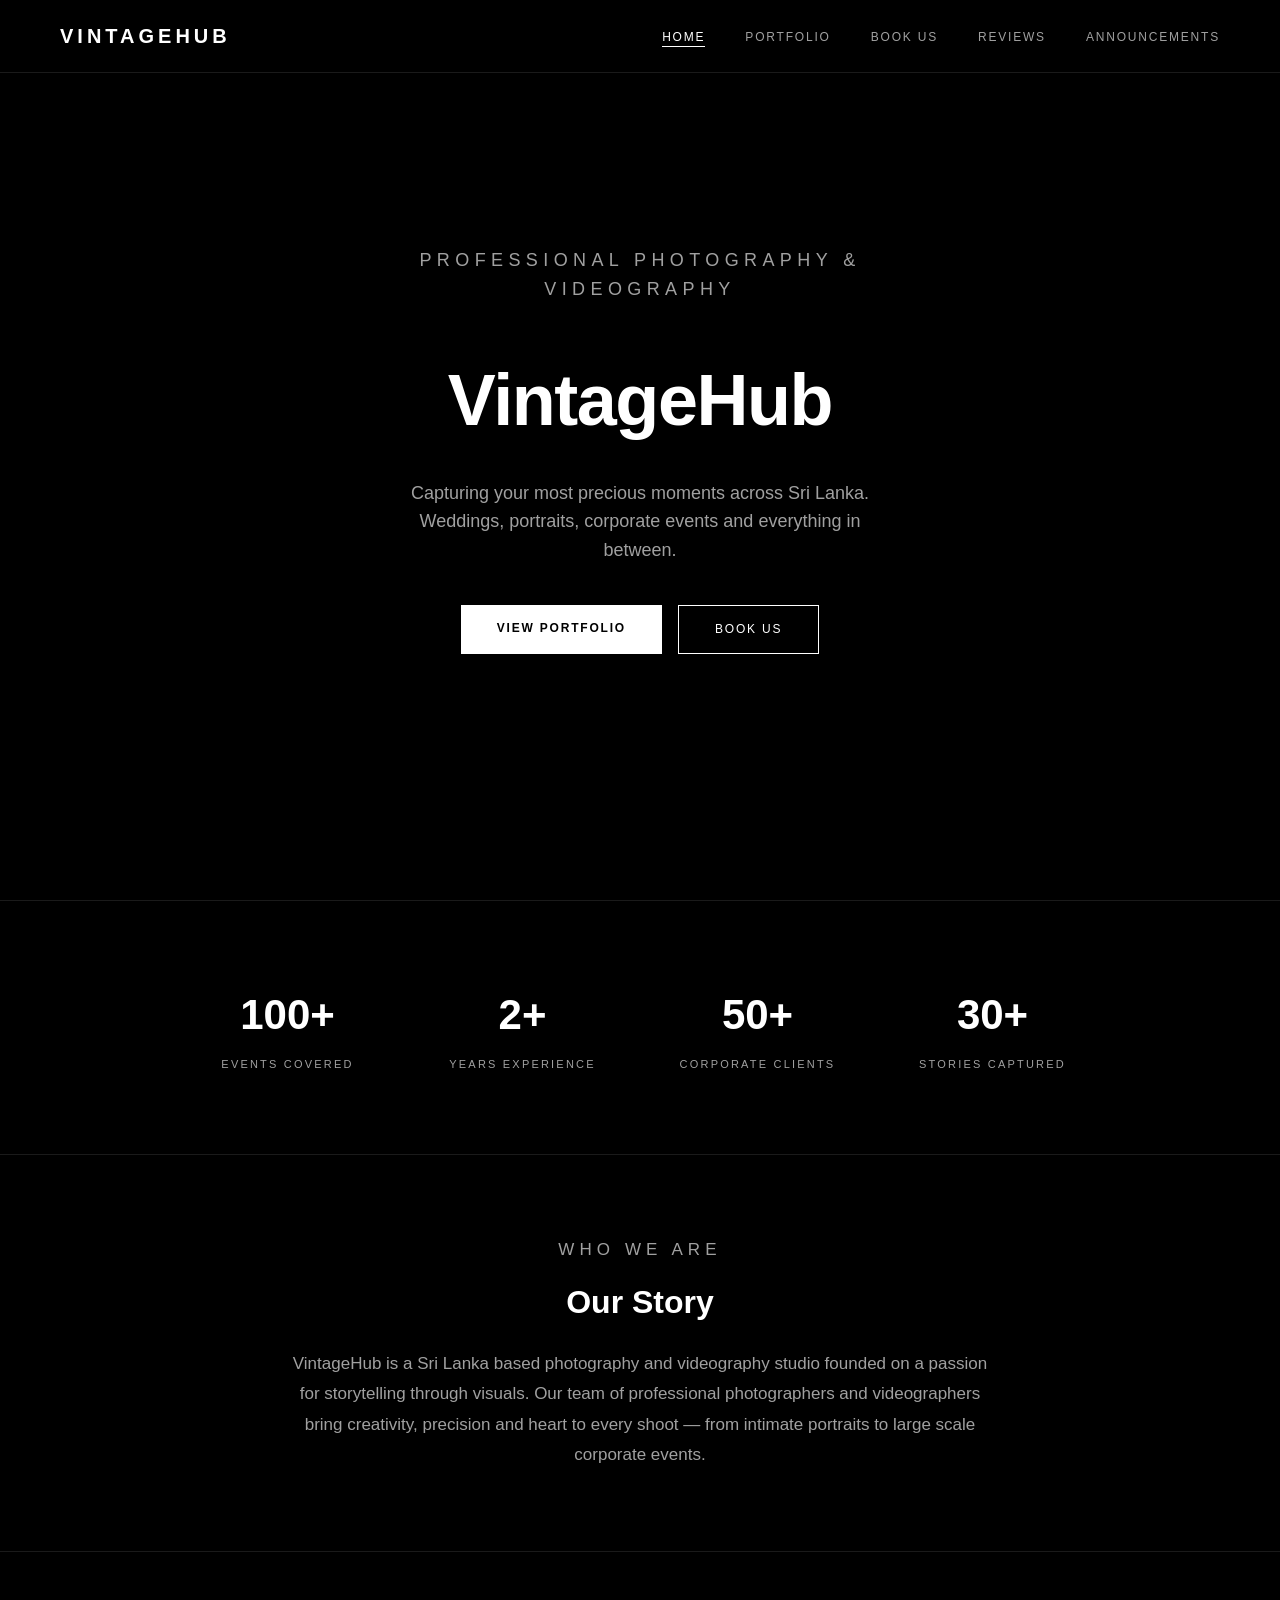
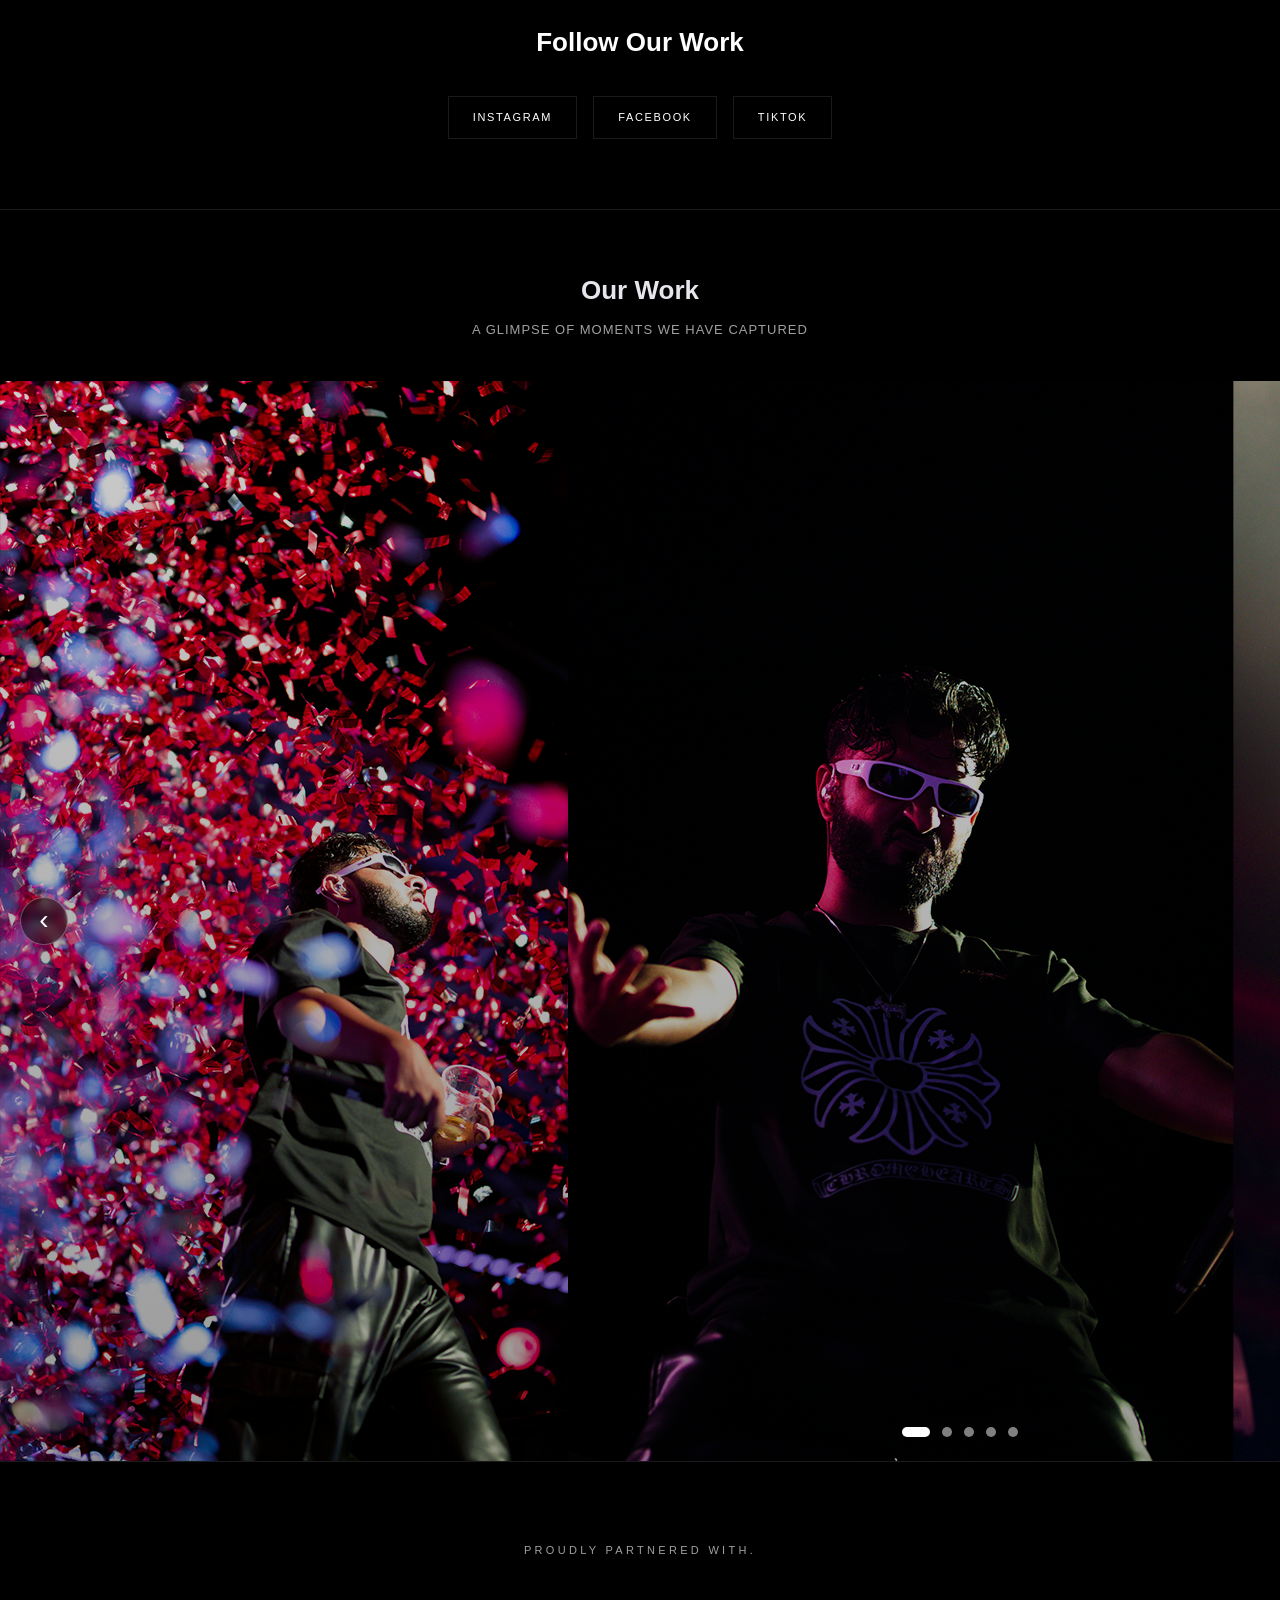
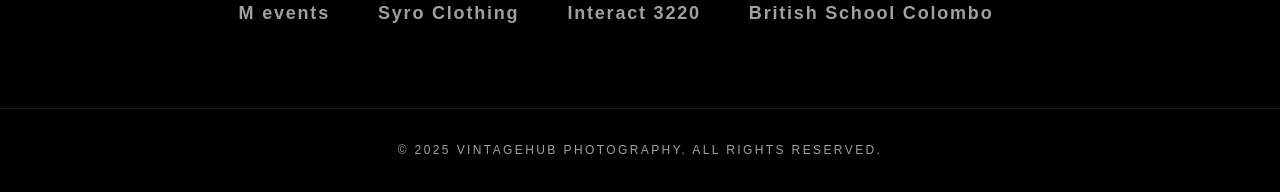
==== index.html @ 2236b0c3 "first commit" ====
<!DOCTYPE html>
<html lang="en">
<head>
  <meta charset="UTF-8" />
  <meta name="viewport" content="width=device-width, initial-scale=1.0"/>
  <title>VintageHub</title>
  <link rel="stylesheet" href="css/style.css" />
</head>
<body>

  <nav>
    <div class="nav-logo">VintageHub</div>
    <ul class="nav-links">
      <li><a href="index.html" class="active">Home</a></li>
      <li><a href="portfolio.html">Portfolio</a></li>
      <li><a href="booking.html">Book Us</a></li>
      <li><a href="reviews.html">Reviews</a></li>
      <li><a href="announcements.html">Announcements</a></li>
    </ul>
  </nav>

  <!-- Hero -->
  <section class="hero">
    <p class="section-label">Professional Photography & Videography</p>
    <h1>VintageHub</h1>
    <p>Capturing your most precious moments across Sri Lanka. Weddings, portraits, corporate events and everything in between.</p>
    <div class="hero-buttons">
      <a href="portfolio.html" class="btn-primary">View Portfolio</a>
      <a href="booking.html" class="btn-outline">Book Us</a>
    </div>
  </section>

  <!-- Stats -->
  <section class="stats">
    <div class="stats-grid">
      <div>
        <div class="stat-number">100+</div>
        <div class="stat-label">Events Covered</div>
      </div>
      <div>
        <div class="stat-number">2+</div>
        <div class="stat-label">Years Experience</div>
      </div>
      <div>
        <div class="stat-number">50+</div>
        <div class="stat-label">Corporate Clients</div>
      </div>
      <div>
        <div class="stat-number">30+</div>
        <div class="stat-label">Stories Captured</div>
      </div>
    </div>
  </section>

  <!-- About -->
  <section class="about">
    <div class="about-inner">
      <p class="section-label">Who we are</p>
      <h2>Our Story</h2>
      <p>VintageHub is a Sri Lanka based photography and videography studio founded on a passion for storytelling through visuals. Our team of professional photographers and videographers bring creativity, precision and heart to every shoot — from intimate portraits to large scale corporate events.</p>
    </div>
  </section>

  <!-- Social -->
  <section class="social">
    <div class="social-inner">
      <h2>Follow Our Work</h2>
      <div class="social-links">
        <a href="https://www.instagram.com/vintage.hub.official?igsh=ZTE3bm5rMzIzaTRy&utm_source=qr" target="_blank">Instagram</a>
        <a href="https://www.facebook.com/share/1DVqWLitwF/?mibextid=wwXIfr" target="_blank">Facebook</a>
        <a href="https://www.tiktok.com/@vintagehub.graphy?_r=1&_t=ZS-95cFueJpSdR" target="_blank">TikTok</a>
      </div>
    </div>
  </section>

  <!-- Slideshow -->
  <!-- ===== UPDATED HTML STRUCTURE ===== -->
<!-- Replace your existing slideshow HTML with this -->

<section class="slideshow-section">
  <div class="slideshow-header">
    <h2>Our Work</h2>
    <p>A glimpse of moments we have captured</p>
  </div>
  <div class="slideshow">
    <!-- SLIDE 1 - Using img tag for perfect fit (RECOMMENDED) -->
    <div class="slide active">
      <img class="slide-img" src="images/slide1.png" alt="Our work showcase 1">
      <div class="slide-overlay"></div>
    </div>
    
    <!-- SLIDE 2 -->
    <div class="slide">
      <img class="slide-img" src="images/slide2.png" alt="Our work showcase 2">
      <div class="slide-overlay"></div>
    </div>
    
    <!-- SLIDE 3 -->
    <div class="slide">
      <img class="slide-img" src="images/slide3.png" alt="Our work showcase 3">
      <div class="slide-overlay"></div>
    </div>
    
    <!-- SLIDE 4 -->
    <div class="slide">
      <img class="slide-img" src="images/slide4.png" alt="Our work showcase 4">
      <div class="slide-overlay"></div>
    </div>
    
    <!-- SLIDE 5 -->
    <div class="slide">
      <img class="slide-img" src="images/slide5.png" alt="Our work showcase 5">
      <div class="slide-overlay"></div>
    </div>
    
    <!-- Navigation Dots -->
    <div class="slide-dots">
      <button class="slide-dot active" data-index="0"></button>
      <button class="slide-dot" data-index="1"></button>
      <button class="slide-dot" data-index="2"></button>
      <button class="slide-dot" data-index="3"></button>
      <button class="slide-dot" data-index="4"></button>
    </div>
    
    <!-- Optional: Slide Counter Badge -->
    <div class="slide-counter">
      <span id="currentSlideNum">01</span> / <span id="totalSlidesNum">05</span>
    </div>
    
    <!-- Optional: Navigation Arrows -->
    <div class="slide-nav prev" aria-label="Previous slide">‹</div>
    <div class="slide-nav next" aria-label="Next slide">›</div>
  </div>
</section>

  <!-- Companies -->
  <section class="companies">
    <div class="companies-inner">
      <p class="section-label">Proudly partnered with.</p>
      <div class="companies-logos">
        <span class="company-name">M events</span>
        <span class="company-name">Syro Clothing</span>
        <span class="company-name">Interact 3220</span>
        <span class="company-name">British School Colombo</span>
        <span class="company-name"></span>
      </div>
    </div>
  </section>

  <footer>
    <p>© 2025 VintageHub Photography. All rights reserved.</p>
  </footer>

  <script src="js/main.js"></script>
</body>
</html>
---- css/style.css ----
* {
  margin: 0;
  padding: 0;
  box-sizing: border-box;
}

:root {
  --white: #ffffff;
  --black: #000000;
  --gray: #a0a0a0;
  --dark: #111111;
  --border: rgba(255,255,255,0.1);
}

body {
  background: var(--black);
  color: var(--white);
  font-family: 'Helvetica Neue', Arial, sans-serif;
  line-height: 1.6;
}

a {
  text-decoration: none;
  color: inherit;
}

/* ── Navbar ── */
nav {
  position: fixed;
  top: 0;
  width: 100%;
  z-index: 100;
  background: rgba(0,0,0,0.85);
  backdrop-filter: blur(8px);
  border-bottom: 1px solid var(--border);
  padding: 20px 60px;
  display: flex;
  justify-content: space-between;
  align-items: center;
}

.nav-logo {
  font-size: 20px;
  font-weight: 700;
  letter-spacing: 0.2em;
  text-transform: uppercase;
}

.nav-links {
  display: flex;
  gap: 40px;
  list-style: none;
}

.nav-links a {
  font-size: 12px;
  letter-spacing: 0.15em;
  text-transform: uppercase;
  color: var(--gray);
  transition: color 0.3s;
}

.nav-links a:hover,
.nav-links a.active {
  color: var(--white);
  border-bottom: 1px solid var(--white);
  padding-bottom: 2px;
}

/* ── Buttons ── */
.btn-primary {
  background: var(--white);
  color: var(--black);
  padding: 14px 36px;
  font-size: 12px;
  letter-spacing: 0.15em;
  text-transform: uppercase;
  font-weight: 600;
  transition: background 0.3s;
  display: inline-block;
}

.btn-primary:hover {
  background: #e0e0e0;
}

.btn-outline {
  border: 1px solid var(--white);
  color: var(--white);
  padding: 14px 36px;
  font-size: 12px;
  letter-spacing: 0.15em;
  text-transform: uppercase;
  transition: all 0.3s;
  display: inline-block;
}

.btn-outline:hover {
  background: var(--white);
  color: var(--black);
}

/* ── Sections ── */
section {
  border-top: 1px solid var(--border);
}

.section-label {
  font-size: 11px;
  letter-spacing: 0.3em;
  text-transform: uppercase;
  color: var(--gray);
  margin-bottom: 12px;
}

/* ── Hero ── */
.hero {
  height: 100vh;
  display: flex;
  flex-direction: column;
  align-items: center;
  justify-content: center;
  text-align: center;
  padding: 0 24px;
  border-top: none;
}

.hero h1 {
  font-size: 72px;
  font-weight: 700;
  letter-spacing: -0.02em;
  margin-bottom: 20px;
}

.hero p {
  color: var(--gray);
  font-size: 18px;
  max-width: 500px;
  margin-bottom: 40px;
}

.hero-buttons {
  display: flex;
  gap: 16px;
}

/* ── Stats ── */
.stats {
  padding: 80px 60px;
}

.stats-grid {
  max-width: 900px;
  margin: 0 auto;
  display: grid;
  grid-template-columns: repeat(4, 1fr);
  gap: 40px;
  text-align: center;
}

.stat-number {
  font-size: 42px;
  font-weight: 700;
  margin-bottom: 8px;
}

.stat-label {
  font-size: 11px;
  letter-spacing: 0.2em;
  text-transform: uppercase;
  color: var(--gray);
}

/* ── About ── */
.about {
  padding: 80px 60px;
}

.about-inner {
  max-width: 700px;
  margin: 0 auto;
  text-align: center;
}

.about h2 {
  font-size: 32px;
  font-weight: 700;
  margin-bottom: 20px;
}

.about p {
  color: var(--gray);
  font-size: 17px;
  line-height: 1.8;
}

/* ── Social ── */
.social {
  padding: 70px 60px;
}

.social-inner {
  max-width: 600px;
  margin: 0 auto;
  text-align: center;
}

.social h2 {
  font-size: 26px;
  font-weight: 700;
  margin-bottom: 32px;
}

.social-links {
  display: flex;
  justify-content: center;
  gap: 16px;
  flex-wrap: wrap;
}

.social-links a {
  border: 1px solid var(--border);
  padding: 12px 24px;
  font-size: 11px;
  letter-spacing: 0.15em;
  text-transform: uppercase;
  transition: border-color 0.3s;
}

.social-links a:hover {
  border-color: var(--white);
}

/* ── Slideshow ── */
.slideshow-section {
  padding-bottom: 0;
  background: #000000; /* Black background to prevent white edges */
}

.slideshow-header {
  text-align: center;
  padding: 60px 24px 40px;
}

.slideshow-header h2 {
  font-size: 26px;
  font-weight: 700;
  margin-bottom: 8px;
  color: #e5e5eb;
}

.slideshow-header p {
  color: var(--gray, #666);
  font-size: 13px;
  letter-spacing: 1px;
  text-transform: uppercase;
}

/* MAIN SLIDESHOW CONTAINER - NO OVERFLOW ISSUES */
.slideshow {
  position: relative;
  width: 1920px;
  height: 1080px;
  overflow: hidden;
  background: #000000; /* Black background */
}

/* SLIDE - FULL COVERAGE, NO WHITE SPACES */
.slide {
  position: absolute;
  top: 0;
  left: 0;
  width: 100%;
  height: 100%;
  opacity: 0;
  transition: opacity 0.8s ease-in-out;
  background-color: #000000;
}

.slide.active {
  opacity: 1;
  z-index: 1;
}

/* CRITICAL FIX: Images fill entire frame perfectly */
.slide-img {
  position: absolute;
  top: 0;
  left: 0;
  width: 100%;
  height: 100%;
  object-fit: cover; /* Ensures image covers entire area */
  object-position: center center; /* Centers the image */
  display: block;
}

/* Alternative if using background-image */
.slide[style*="background-image"] {
  background-size: cover;
  background-position: center center;
  background-repeat: no-repeat;
}

/* OVERLAY - Keeps text readable if needed */
.slide-overlay {
  position: absolute;
  inset: 0;
  background: linear-gradient(
    to bottom,
    rgba(0,0,0,0.2) 0%,
    rgba(0,0,0,0.4) 100%
  );
  pointer-events: none;
  z-index: 2;
}

/* DOTS NAVIGATION */
.slide-dots {
  position: absolute;
  bottom: 24px;
  left: 0;
  right: 0;
  display: flex;
  justify-content: center;
  gap: 12px;
  z-index: 20;
}

.slide-dot {
  width: 10px;
  height: 10px;
  border-radius: 50%;
  background: rgba(255,255,255,0.5);
  border: none;
  cursor: pointer;
  transition: all 0.3s ease;
  padding: 0;
}

.slide-dot.active {
  background: #ffffff;
  width: 28px;
  border-radius: 10px;
}

.slide-dot:hover {
  background: #ffffff;
  transform: scale(1.2);
}

/* OPTIONAL: Navigation Arrows */
.slide-nav {
  position: absolute;
  top: 50%;
  transform: translateY(-50%);
  width: 48px;
  height: 48px;
  background: rgba(0,0,0,0.5);
  backdrop-filter: blur(4px);
  border-radius: 50%;
  display: flex;
  align-items: center;
  justify-content: center;
  cursor: pointer;
  z-index: 20;
  color: white;
  font-size: 28px;
  font-weight: 300;
  border: 1px solid rgba(255,255,255,0.3);
  transition: all 0.3s ease;
}

.slide-nav:hover {
  background: rgba(0,0,0,0.8);
  transform: translateY(-50%) scale(1.05);
}

.slide-nav.prev {
  left: 20px;
}

.slide-nav.next {
  right: 20px;
}

/* RESPONSIVE HEIGHTS - NO WHITE SPACES */
@media (max-width: 1200px) {
  .slideshow {
    height: 800px;
  }
}

@media (max-width: 992px) {
  .slideshow {
    height: 600px;
  }
}

@media (max-width: 768px) {
  .slideshow {
    height: 450px;
  }
  
  .slide-nav {
    width: 36px;
    height: 36px;
    font-size: 20px;
  }
  
  .slide-nav.prev {
    left: 10px;
  }
  
  .slide-nav.next {
    right: 10px;
  }
}

@media (max-width: 480px) {
  .slideshow {
    height: 350px;
  }
}

/* ANIMATION FOR ACTIVE SLIDE */
.slide.active .slide-img {
  animation: subtleZoom 8s ease-in-out infinite alternate;
}

@keyframes subtleZoom {
  0% {
    transform: scale(1);
  }
  100% {
    transform: scale(1.05);
  }
}

/* ── Companies ── */
.companies {
  padding: 80px 60px;
}

.companies-inner {
  max-width: 900px;
  margin: 0 auto;
  text-align: center;
}

.companies-logos {
  display: flex;
  flex-wrap: wrap;
  justify-content: center;
  gap: 48px;
  margin-top: 40px;
}

.company-name {
  font-size: 18px;
  font-weight: 600;
  letter-spacing: 0.1em;
  color: var(--gray);
  transition: color 0.3s;
}

.company-name:hover {
  color: var(--white);
}

/* ── Footer ── */
footer {
  border-top: 1px solid var(--border);
  padding: 32px 60px;
  text-align: center;
}

footer p {
  color: var(--gray);
  font-size: 12px;
  letter-spacing: 0.2em;
  text-transform: uppercase;
}

/* ── Page header (inner pages) ── */
.page-header {
  padding: 140px 60px 60px;
  text-align: center;
  border-top: none;
}

.page-header h1 {
  font-size: 42px;
  font-weight: 700;
  margin-bottom: 12px;
}

/* ── Portfolio ── */
/* ===== PORTFOLIO PAGE STYLES ===== */

/* Category Filter Section */
.portfolio-categories {
  max-width: 1200px;
  margin: 0 auto 60px;
  padding: 0 24px;
  display: flex;
  flex-wrap: wrap;
  justify-content: center;
  gap: 16px;
}

.category-btn {
  padding: 12px 28px;
  border: 2px solid #e0e0e0;
  background: white;
  border-radius: 50px;
  font-size: 15px;
  font-weight: 600;
  cursor: pointer;
  transition: all 0.3s ease;
  color: #333;
}

.category-btn:hover {
  border-color: #ff6b6b;
  color: #ff6b6b;
  transform: translateY(-2px);
}

.category-btn.active {
  background: #ff6b6b;
  border-color: #ff6b6b;
  color: white;
}

/* Portfolio Grid */
.portfolio-grid {
  max-width: 1200px;
  margin: 0 auto 60px;
  padding: 0 24px;
  display: grid;
  grid-template-columns: repeat(auto-fill, minmax(350px, 1fr));
  gap: 32px;
}

.portfolio-item {
  background: white;
  border-radius: 20px;
  overflow: hidden;
  box-shadow: 0 10px 30px rgba(0,0,0,0.08);
  transition: transform 0.3s ease, box-shadow 0.3s ease;
  cursor: pointer;
}

.portfolio-item:hover {
  transform: translateY(-5px);
  box-shadow: 0 20px 40px rgba(0,0,0,0.15);
}

.portfolio-images {
  display: grid;
  grid-template-columns: 1fr 1fr;
  gap: 2px;
  background: #f0f0f0;
  height: 250px;
}

.portfolio-img {
  background-size: cover;
  background-position: center;
  transition: transform 0.3s ease;
  position: relative;
  overflow: hidden;
  cursor: pointer;
}

.portfolio-img:hover {
  transform: scale(1.05);
}

.portfolio-img::after {
  content: '🔍';
  position: absolute;
  top: 50%;
  left: 50%;
  transform: translate(-50%, -50%);
  background: rgba(0,0,0,0.7);
  color: white;
  width: 40px;
  height: 40px;
  border-radius: 50%;
  display: flex;
  align-items: center;
  justify-content: center;
  font-size: 20px;
  opacity: 0;
  transition: opacity 0.3s ease;
  pointer-events: none;
}

.portfolio-img:hover::after {
  opacity: 1;
}

.portfolio-meta {
  padding: 20px;
}

.portfolio-meta h3 {
  font-size: 18px;
  font-weight: 700;
  margin-bottom: 8px;
  color: #1a1a2e;
}

.portfolio-tag {
  display: inline-block;
  padding: 4px 12px;
  background: #ff6b6b;
  color: white;
  font-size: 12px;
  font-weight: 600;
  border-radius: 20px;
  text-transform: uppercase;
  letter-spacing: 1px;
}

/* Filter Animation */
.portfolio-item {
  transition: all 0.4s ease;
}

.portfolio-item.hide {
  display: none;
}

.portfolio-item.show {
  animation: fadeIn 0.5s ease;
}

@keyframes fadeIn {
  from {
    opacity: 0;
    transform: scale(0.95);
  }
  to {
    opacity: 1;
    transform: scale(1);
  }
}

/* Video Samples Section */
.video-samples-section {
  background: linear-gradient(135deg, #1a1a2e 0%, #16213e 100%);
  margin: 40px 24px 60px;
  padding: 60px 40px;
  border-radius: 32px;
  text-align: center;
}

.video-samples-header h2 {
  font-size: 32px;
  font-weight: 800;
  margin-bottom: 12px;
  color: white;
}

.video-samples-header p {
  color: rgba(255,255,255,0.7);
  font-size: 16px;
  margin-bottom: 40px;
}

.video-buttons {
  display: flex;
  flex-wrap: wrap;
  justify-content: center;
  gap: 20px;
  margin-bottom: 24px;
}

.video-btn {
  display: inline-flex;
  align-items: center;
  gap: 12px;
  padding: 16px 32px;
  border-radius: 50px;
  font-size: 18px;
  font-weight: 700;
  text-decoration: none;
  transition: all 0.3s ease;
  border: none;
  cursor: pointer;
}

.video-btn span {
  font-size: 24px;
}

.facebook-reel {
  background: #1877f2;
  color: white;
  box-shadow: 0 5px 15px rgba(24, 119, 242, 0.3);
}

.facebook-reel:hover {
  background: #166fe5;
  transform: translateY(-3px);
  box-shadow: 0 8px 25px rgba(24, 119, 242, 0.4);
}

.instagram-reel {
  background: linear-gradient(45deg, #f09433, #d62976, #962fbf);
  color: white;
  box-shadow: 0 5px 15px rgba(214, 41, 118, 0.3);
}

.instagram-reel:hover {
  transform: translateY(-3px);
  box-shadow: 0 8px 25px rgba(214, 41, 118, 0.4);
}

.tiktok-reel {
  background: #ff0000;
  color: white;
  box-shadow: 0 5px 15px rgba(255, 0, 0, 0.3);
}

.tiktok-reel:hover {
  background: #ff0050;
  transform: translateY(-3px);
  box-shadow: 0 8px 25px rgba(255, 0, 0, 0.4);
}

.video-note {
  color: rgba(255,255,255,0.6);
  font-size: 14px;
  margin-top: 20px;
}

/* Lightbox Modal */
.lightbox-modal {
  display: none;
  position: fixed;
  z-index: 9999;
  top: 0;
  left: 0;
  width: 100%;
  height: 100%;
  background: rgba(0,0,0,0.95);
  backdrop-filter: blur(5px);
  cursor: pointer;
}

.lightbox-modal.active {
  display: flex;
  align-items: center;
  justify-content: center;
  flex-direction: column;
}

.lightbox-image {
  max-width: 90%;
  max-height: 85%;
  object-fit: contain;
  border-radius: 8px;
  box-shadow: 0 10px 40px rgba(0,0,0,0.3);
  animation: zoomIn 0.3s ease;
}

@keyframes zoomIn {
  from {
    transform: scale(0.9);
    opacity: 0;
  }
  to {
    transform: scale(1);
    opacity: 1;
  }
}

.lightbox-caption {
  color: white;
  margin-top: 20px;
  font-size: 16px;
  text-align: center;
  padding: 12px 24px;
  background: rgba(0,0,0,0.6);
  border-radius: 40px;
}

.close-lightbox {
  position: absolute;
  top: 30px;
  right: 40px;
  color: white;
  font-size: 40px;
  font-weight: bold;
  cursor: pointer;
  transition: all 0.3s ease;
  width: 50px;
  height: 50px;
  display: flex;
  align-items: center;
  justify-content: center;
  border-radius: 50%;
  background: rgba(255,255,255,0.1);
}

.close-lightbox:hover {
  background: rgba(255,255,255,0.2);
  transform: scale(1.1);
}

/* Responsive Styles */
@media (max-width: 768px) {
  .portfolio-categories {
    gap: 12px;
    padding: 0 16px;
  }
  
  .category-btn {
    padding: 8px 20px;
    font-size: 13px;
  }
  
  .portfolio-grid {
    grid-template-columns: 1fr;
    gap: 24px;
    padding: 0 16px;
  }
  
  .portfolio-images {
    height: 200px;
  }
  
  .video-samples-section {
    margin: 40px 16px;
    padding: 40px 20px;
  }
  
  .video-samples-header h2 {
    font-size: 24px;
  }
  
  .video-btn {
    padding: 12px 24px;
    font-size: 14px;
    width: 100%;
    justify-content: center;
  }
  
  .video-buttons {
    flex-direction: column;
    align-items: stretch;
  }
  
  .close-lightbox {
    top: 20px;
    right: 20px;
    font-size: 30px;
    width: 40px;
    height: 40px;
  }
  
  .lightbox-image {
    max-width: 95%;
    max-height: 80%;
  }
}

@media (max-width: 480px) {
  .portfolio-categories {
    gap: 10px;
  }
  
  .category-btn {
    padding: 6px 16px;
    font-size: 12px;
  }
}

/* ── Booking ── */
.booking-wrap {
  max-width: 620px;
  margin: 0 auto;
  padding: 0 24px 80px;
}

.whatsapp-btn {
  display: flex;
  align-items: center;
  justify-content: center;
  gap: 10px;
  width: 100%;
  background: #25d366;
  color: white;
  padding: 18px;
  font-size: 13px;
  letter-spacing: 0.15em;
  text-transform: uppercase;
  font-weight: 600;
  transition: background 0.3s;
  margin-bottom: 32px;
}

.whatsapp-btn:hover {
  background: #1fb855;
}

.divider {
  display: flex;
  align-items: center;
  gap: 16px;
  margin-bottom: 32px;
}

.divider-line {
  flex: 1;
  height: 1px;
  background: var(--border);
}

.divider span {
  color: var(--gray);
  font-size: 12px;
}

.form-section-label {
  font-size: 10px;
  letter-spacing: 0.25em;
  text-transform: uppercase;
  color: var(--gray);
  margin: 28px 0 16px;
}

.form-group {
  margin-bottom: 14px;
}

input[type="text"],
input[type="email"],
input[type="tel"],
input[type="date"],
textarea {
  width: 100%;
  background: rgba(255,255,255,0.04);
  border: 1px solid var(--border);
  color: var(--white);
  padding: 14px 16px;
  font-size: 14px;
  font-family: inherit;
  outline: none;
  transition: border-color 0.3s;
}

input:focus,
textarea:focus {
  border-color: rgba(255,255,255,0.4);
}

input::placeholder,
textarea::placeholder {
  color: var(--gray);
}

input[type="date"]::-webkit-calendar-picker-indicator {
  filter: invert(1);
}

.service-btn {
  width: 100%;
  background: transparent;
  border: 1px solid var(--border);
  color: var(--gray);
  padding: 14px 16px;
  font-size: 12px;
  letter-spacing: 0.15em;
  text-transform: uppercase;
  text-align: left;
  cursor: pointer;
  transition: all 0.3s;
  margin-bottom: 10px;
  font-family: inherit;
}

.service-btn.selected {
  background: var(--white);
  color: var(--black);
  border-color: var(--white);
}

.counter-row {
  display: flex;
  align-items: center;
  gap: 16px;
  padding: 12px 4px;
  margin-bottom: 10px;
}

.counter-row span {
  color: var(--gray);
  font-size: 13px;
  flex: 1;
}

.counter-controls {
  display: flex;
  align-items: center;
  gap: 12px;
}

.counter-btn {
  width: 32px;
  height: 32px;
  background: transparent;
  border: 1px solid var(--border);
  color: var(--white);
  font-size: 18px;
  cursor: pointer;
  transition: border-color 0.3s;
  font-family: inherit;
}

.counter-btn:hover {
  border-color: var(--white);
}

.counter-val {
  width: 20px;
  text-align: center;
  font-size: 15px;
}

.hidden {
  display: none;
}

.submit-btn {
  width: 100%;
  background: var(--white);
  color: var(--black);
  border: none;
  padding: 18px;
  font-size: 12px;
  letter-spacing: 0.2em;
  text-transform: uppercase;
  font-weight: 700;
  cursor: pointer;
  margin-top: 24px;
  font-family: inherit;
  transition: background 0.3s;
}

.submit-btn:hover {
  background: #e0e0e0;
}

.success-screen {
  text-align: center;
  padding: 80px 24px;
}

.success-screen .check {
  font-size: 56px;
  margin-bottom: 24px;
}

.success-screen h2 {
  font-size: 30px;
  font-weight: 700;
  margin-bottom: 16px;
}

.success-screen p {
  color: var(--gray);
  max-width: 400px;
  margin: 0 auto 32px;
}

/* ── Reviews ── */
.reviews-grid {
  padding: 0 60px 80px;
  display: grid;
  grid-template-columns: repeat(2, 1fr);
  gap: 24px;
  max-width: 1000px;
  margin: 0 auto;
}

.review-card {
  border: 1px solid var(--border);
  padding: 36px;
  transition: border-color 0.3s;
}

.review-card:hover {
  border-color: rgba(255,255,255,0.3);
}

.stars {
  color: #f5c518;
  font-size: 13px;
  margin-bottom: 16px;
  letter-spacing: 2px;
}

.review-text {
  color: #cccccc;
  line-height: 1.8;
  margin-bottom: 24px;
  font-size: 14px;
}

.reviewer-name {
  font-weight: 600;
  font-size: 14px;
}

.reviewer-event {
  color: var(--gray);
  font-size: 12px;
  margin-top: 4px;
}

.review-cta {
  max-width: 700px;
  margin: 20px auto 80px;
  border: 1px solid var(--border);
  padding: 48px;
  text-align: center;
}

.review-cta h2 {
  font-size: 24px;
  font-weight: 700;
  margin-bottom: 12px;
}

.review-cta p {
  color: var(--gray);
  font-size: 13px;
  margin-bottom: 24px;
}
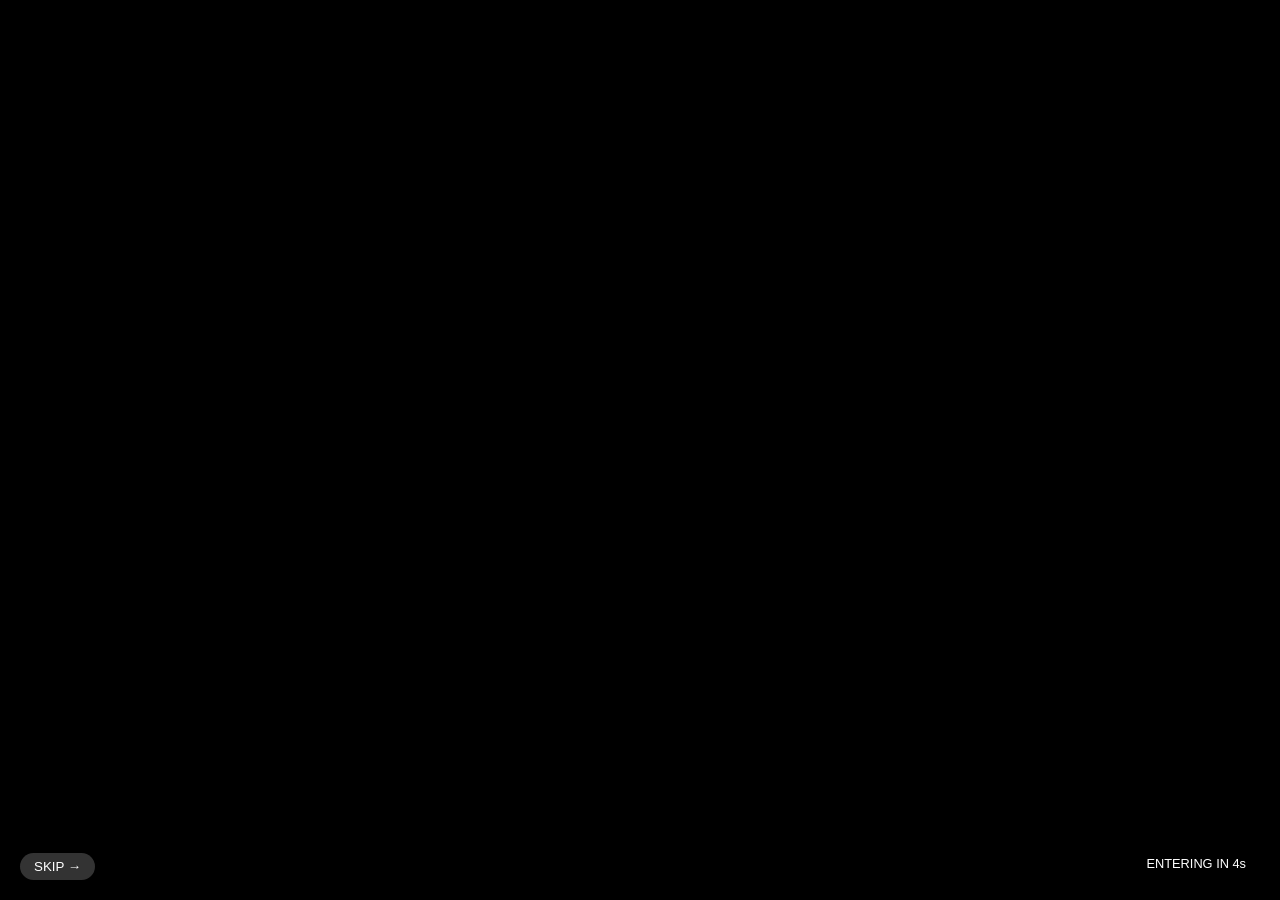
==== commit ee3afc2f: "update website" ====
--- a/index.html
+++ b/index.html
@@ -5,8 +5,72 @@
   <meta name="viewport" content="width=device-width, initial-scale=1.0"/>
   <title>VintageHub</title>
   <link rel="stylesheet" href="css/style.css" />
+
+  <style>
+    /* ===== SPLASH SCREEN ===== */
+    .splash-container {
+      position: fixed;
+      top: 0;
+      left: 0;
+      width: 100%;
+      height: 100%;
+      background: #000;
+      z-index: 9999;
+      display: flex;
+      align-items: center;
+      justify-content: center;
+    }
+
+    .fade-out {
+      opacity: 0;
+      transition: 0.5s ease;
+    }
+
+    .splash-video {
+      width: 100%;
+      height: 100%;
+      object-fit: contain;
+    }
+
+    .timer-badge {
+      position: absolute;
+      bottom: 20px;
+      right: 20px;
+      color: white;
+      background: rgba(0,0,0,0.6);
+      padding: 6px 14px;
+      border-radius: 30px;
+      font-size: 0.8rem;
+    }
+
+    .skip-btn {
+      position: absolute;
+      bottom: 20px;
+      left: 20px;
+      background: rgba(255,255,255,0.2);
+      color: white;
+      border: none;
+      padding: 6px 14px;
+      border-radius: 30px;
+      cursor: pointer;
+    }
+  </style>
 </head>
+
 <body>
+
+<!-- ===== SPLASH ===== -->
+<div id="splashScreen" class="splash-container">
+  <video id="splashVideo" class="splash-video" autoplay muted playsinline>
+    <source src="123.mp4" type="video/mp4">
+  </video>
+
+  <div class="timer-badge" id="countdown">ENTERING IN 5s</div>
+  <button class="skip-btn" id="skipBtn">SKIP →</button>
+</div>
+
+<!-- ===== MAIN SITE ===== -->
+<div id="mainContent" style="display:none;">
 
   <nav>
     <div class="nav-logo">VintageHub</div>
@@ -57,7 +121,7 @@
     <div class="about-inner">
       <p class="section-label">Who we are</p>
       <h2>Our Story</h2>
-      <p>VintageHub is a Sri Lanka based photography and videography studio founded on a passion for storytelling through visuals. Our team of professional photographers and videographers bring creativity, precision and heart to every shoot — from intimate portraits to large scale corporate events.</p>
+      <p>VintageHub is a Sri Lanka based photography and videography studio founded on a passion for storytelling through visuals.</p>
     </div>
   </section>
 
@@ -66,84 +130,37 @@
     <div class="social-inner">
       <h2>Follow Our Work</h2>
       <div class="social-links">
-        <a href="https://www.instagram.com/vintage.hub.official?igsh=ZTE3bm5rMzIzaTRy&utm_source=qr" target="_blank">Instagram</a>
-        <a href="https://www.facebook.com/share/1DVqWLitwF/?mibextid=wwXIfr" target="_blank">Facebook</a>
-        <a href="https://www.tiktok.com/@vintagehub.graphy?_r=1&_t=ZS-95cFueJpSdR" target="_blank">TikTok</a>
+        <a href="https://www.instagram.com/vintage.hub.official" target="_blank">Instagram</a>
+        <a href="https://www.facebook.com" target="_blank">Facebook</a>
+        <a href="https://www.tiktok.com" target="_blank">TikTok</a>
       </div>
     </div>
   </section>
 
   <!-- Slideshow -->
-  <!-- ===== UPDATED HTML STRUCTURE ===== -->
-<!-- Replace your existing slideshow HTML with this -->
-
-<section class="slideshow-section">
-  <div class="slideshow-header">
-    <h2>Our Work</h2>
-    <p>A glimpse of moments we have captured</p>
-  </div>
-  <div class="slideshow">
-    <!-- SLIDE 1 - Using img tag for perfect fit (RECOMMENDED) -->
-    <div class="slide active">
-      <img class="slide-img" src="images/slide1.png" alt="Our work showcase 1">
-      <div class="slide-overlay"></div>
-    </div>
-    
-    <!-- SLIDE 2 -->
-    <div class="slide">
-      <img class="slide-img" src="images/slide2.png" alt="Our work showcase 2">
-      <div class="slide-overlay"></div>
-    </div>
-    
-    <!-- SLIDE 3 -->
-    <div class="slide">
-      <img class="slide-img" src="images/slide3.png" alt="Our work showcase 3">
-      <div class="slide-overlay"></div>
-    </div>
-    
-    <!-- SLIDE 4 -->
-    <div class="slide">
-      <img class="slide-img" src="images/slide4.png" alt="Our work showcase 4">
-      <div class="slide-overlay"></div>
-    </div>
-    
-    <!-- SLIDE 5 -->
-    <div class="slide">
-      <img class="slide-img" src="images/slide5.png" alt="Our work showcase 5">
-      <div class="slide-overlay"></div>
-    </div>
-    
-    <!-- Navigation Dots -->
-    <div class="slide-dots">
-      <button class="slide-dot active" data-index="0"></button>
-      <button class="slide-dot" data-index="1"></button>
-      <button class="slide-dot" data-index="2"></button>
-      <button class="slide-dot" data-index="3"></button>
-      <button class="slide-dot" data-index="4"></button>
-    </div>
-    
-    <!-- Optional: Slide Counter Badge -->
-    <div class="slide-counter">
-      <span id="currentSlideNum">01</span> / <span id="totalSlidesNum">05</span>
-    </div>
-    
-    <!-- Optional: Navigation Arrows -->
-    <div class="slide-nav prev" aria-label="Previous slide">‹</div>
-    <div class="slide-nav next" aria-label="Next slide">›</div>
-  </div>
-</section>
+  <section class="slideshow-section">
+    <div class="slideshow-header">
+      <h2>Our Work</h2>
+      <p>A glimpse of moments we have captured</p>
+    </div>
+
+    <div class="slideshow">
+      <div class="slide active"><img class="slide-img" src="images/slide1.png"></div>
+      <div class="slide"><img class="slide-img" src="images/slide2.png"></div>
+      <div class="slide"><img class="slide-img" src="images/slide3.png"></div>
+      <div class="slide"><img class="slide-img" src="images/slide4.png"></div>
+      <div class="slide"><img class="slide-img" src="images/slide5.png"></div>
+    </div>
+  </section>
 
   <!-- Companies -->
   <section class="companies">
-    <div class="companies-inner">
-      <p class="section-label">Proudly partnered with.</p>
-      <div class="companies-logos">
-        <span class="company-name">M events</span>
-        <span class="company-name">Syro Clothing</span>
-        <span class="company-name">Interact 3220</span>
-        <span class="company-name">British School Colombo</span>
-        <span class="company-name"></span>
-      </div>
+    <p class="section-label">Proudly partnered with.</p>
+    <div class="companies-logos">
+      <span>M events</span>
+      <span>Syro Clothing</span>
+      <span>Interact 3220</span>
+      <span>British School Colombo</span>
     </div>
   </section>
 
@@ -151,6 +168,38 @@
     <p>© 2025 VintageHub Photography. All rights reserved.</p>
   </footer>
 
-  <script src="js/main.js"></script>
+</div>
+
+<!-- ===== JS ===== -->
+<script>
+  const splash = document.getElementById("splashScreen");
+  const main = document.getElementById("mainContent");
+  const skip = document.getElementById("skipBtn");
+  const countdown = document.getElementById("countdown");
+
+  let timeLeft = 5;
+
+  const interval = setInterval(() => {
+    timeLeft--;
+    countdown.textContent = "ENTERING IN " + timeLeft + "s";
+
+    if (timeLeft <= 0) showMain();
+  }, 1000);
+
+  function showMain() {
+    clearInterval(interval);
+    splash.classList.add("fade-out");
+
+    setTimeout(() => {
+      splash.style.display = "none";
+      main.style.display = "block";
+    }, 500);
+  }
+
+  skip.addEventListener("click", showMain);
+</script>
+
+<script src="js/main.js"></script>
+
 </body>
 </html>
--- a/css/style.css
+++ b/css/style.css
@@ -234,7 +234,7 @@
 /* ── Slideshow ── */
 .slideshow-section {
   padding-bottom: 0;
-  background: #000000; /* Black background to prevent white edges */
+  background: #000000;
 }
 
 .slideshow-header {
@@ -256,13 +256,14 @@
   text-transform: uppercase;
 }
 
-/* MAIN SLIDESHOW CONTAINER - NO OVERFLOW ISSUES */
+/* MAIN SLIDESHOW CONTAINER - FIXED FOR RESPONSIVENESS */
 .slideshow {
   position: relative;
-  width: 1920px;
-  height: 1080px;
+  width: 100%;
+  height: auto;
+  aspect-ratio: 16 / 9;
   overflow: hidden;
-  background: #000000; /* Black background */
+  background: #000000;
 }
 
 /* SLIDE - FULL COVERAGE, NO WHITE SPACES */
@@ -289,8 +290,8 @@
   left: 0;
   width: 100%;
   height: 100%;
-  object-fit: cover; /* Ensures image covers entire area */
-  object-position: center center; /* Centers the image */
+  object-fit: cover;
+  object-position: center center;
   display: block;
 }
 
@@ -381,45 +382,6 @@
 
 .slide-nav.next {
   right: 20px;
-}
-
-/* RESPONSIVE HEIGHTS - NO WHITE SPACES */
-@media (max-width: 1200px) {
-  .slideshow {
-    height: 800px;
-  }
-}
-
-@media (max-width: 992px) {
-  .slideshow {
-    height: 600px;
-  }
-}
-
-@media (max-width: 768px) {
-  .slideshow {
-    height: 450px;
-  }
-  
-  .slide-nav {
-    width: 36px;
-    height: 36px;
-    font-size: 20px;
-  }
-  
-  .slide-nav.prev {
-    left: 10px;
-  }
-  
-  .slide-nav.next {
-    right: 10px;
-  }
-}
-
-@media (max-width: 480px) {
-  .slideshow {
-    height: 350px;
-  }
 }
 
 /* ANIMATION FOR ACTIVE SLIDE */
@@ -809,74 +771,6 @@
 .close-lightbox:hover {
   background: rgba(255,255,255,0.2);
   transform: scale(1.1);
-}
-
-/* Responsive Styles */
-@media (max-width: 768px) {
-  .portfolio-categories {
-    gap: 12px;
-    padding: 0 16px;
-  }
-  
-  .category-btn {
-    padding: 8px 20px;
-    font-size: 13px;
-  }
-  
-  .portfolio-grid {
-    grid-template-columns: 1fr;
-    gap: 24px;
-    padding: 0 16px;
-  }
-  
-  .portfolio-images {
-    height: 200px;
-  }
-  
-  .video-samples-section {
-    margin: 40px 16px;
-    padding: 40px 20px;
-  }
-  
-  .video-samples-header h2 {
-    font-size: 24px;
-  }
-  
-  .video-btn {
-    padding: 12px 24px;
-    font-size: 14px;
-    width: 100%;
-    justify-content: center;
-  }
-  
-  .video-buttons {
-    flex-direction: column;
-    align-items: stretch;
-  }
-  
-  .close-lightbox {
-    top: 20px;
-    right: 20px;
-    font-size: 30px;
-    width: 40px;
-    height: 40px;
-  }
-  
-  .lightbox-image {
-    max-width: 95%;
-    max-height: 80%;
-  }
-}
-
-@media (max-width: 480px) {
-  .portfolio-categories {
-    gap: 10px;
-  }
-  
-  .category-btn {
-    padding: 6px 16px;
-    font-size: 12px;
-  }
 }
 
 /* ── Booking ── */
@@ -1140,4 +1034,380 @@
   color: var(--gray);
   font-size: 13px;
   margin-bottom: 24px;
+}
+
+/* ===== RESPONSIVE MEDIA QUERIES ===== */
+
+/* Tablet (768px - 1024px) */
+@media (max-width: 1024px) {
+  .slideshow {
+    aspect-ratio: 16 / 9;
+  }
+  
+  .portfolio-grid {
+    grid-template-columns: repeat(auto-fill, minmax(300px, 1fr));
+    gap: 24px;
+  }
+}
+
+/* Mobile Large (768px and below) */
+@media (max-width: 768px) {
+  /* Navbar */
+  nav {
+    flex-direction: column;
+    padding: 16px 20px;
+    gap: 16px;
+  }
+  
+  .nav-links {
+    gap: 24px;
+    flex-wrap: wrap;
+    justify-content: center;
+  }
+  
+  .nav-links a {
+    font-size: 11px;
+  }
+  
+  /* Hero */
+  .hero h1 {
+    font-size: 40px;
+  }
+  
+  .hero p {
+    font-size: 16px;
+    padding: 0 20px;
+  }
+  
+  .hero-buttons {
+    flex-direction: column;
+    gap: 12px;
+    width: 100%;
+    max-width: 260px;
+  }
+  
+  .hero-buttons .btn-primary,
+  .hero-buttons .btn-outline {
+    text-align: center;
+  }
+  
+  /* Stats */
+  .stats {
+    padding: 50px 20px;
+  }
+  
+  .stats-grid {
+    grid-template-columns: repeat(2, 1fr);
+    gap: 32px;
+  }
+  
+  /* Sections padding */
+  .about,
+  .social,
+  .companies {
+    padding: 50px 24px;
+  }
+  
+  /* About */
+  .about h2 {
+    font-size: 28px;
+  }
+  
+  .about p {
+    font-size: 16px;
+    padding: 0 16px;
+  }
+  
+  /* Social */
+  .social h2 {
+    font-size: 24px;
+  }
+  
+  .social-links {
+    flex-direction: column;
+    gap: 12px;
+  }
+  
+  .social-links a {
+    text-align: center;
+  }
+  
+  /* Companies */
+  .companies-logos {
+    flex-direction: column;
+    gap: 28px;
+  }
+  
+  .company-name {
+    font-size: 16px;
+  }
+  
+  /* Slideshow */
+  .slideshow-header {
+    padding: 40px 20px 30px;
+  }
+  
+  .slideshow-header h2 {
+    font-size: 22px;
+  }
+  
+  .slide-nav {
+    width: 36px;
+    height: 36px;
+    font-size: 20px;
+  }
+  
+  .slide-nav.prev {
+    left: 10px;
+  }
+  
+  .slide-nav.next {
+    right: 10px;
+  }
+  
+  /* Portfolio */
+  .portfolio-categories {
+    gap: 12px;
+    padding: 0 16px;
+  }
+  
+  .category-btn {
+    padding: 8px 20px;
+    font-size: 13px;
+  }
+  
+  .portfolio-grid {
+    grid-template-columns: 1fr;
+    gap: 24px;
+    padding: 0 16px;
+  }
+  
+  .portfolio-images {
+    height: 200px;
+  }
+  
+  .video-samples-section {
+    margin: 40px 16px;
+    padding: 40px 20px;
+  }
+  
+  .video-samples-header h2 {
+    font-size: 24px;
+  }
+  
+  .video-btn {
+    padding: 12px 24px;
+    font-size: 14px;
+    width: 100%;
+    justify-content: center;
+  }
+  
+  .video-buttons {
+    flex-direction: column;
+    align-items: stretch;
+  }
+  
+  .close-lightbox {
+    top: 20px;
+    right: 20px;
+    font-size: 30px;
+    width: 40px;
+    height: 40px;
+  }
+  
+  .lightbox-image {
+    max-width: 95%;
+    max-height: 80%;
+  }
+  
+  /* Reviews */
+  .reviews-grid {
+    grid-template-columns: 1fr;
+    padding: 0 20px 60px;
+    gap: 20px;
+  }
+  
+  .review-card {
+    padding: 24px;
+  }
+  
+  .review-cta {
+    margin: 20px 20px 60px;
+    padding: 32px 20px;
+  }
+  
+  .review-cta h2 {
+    font-size: 22px;
+  }
+  
+  /* Footer */
+  footer {
+    padding: 24px 20px;
+  }
+  
+  footer p {
+    font-size: 10px;
+    letter-spacing: 0.15em;
+  }
+  
+  /* Page header */
+  .page-header {
+    padding: 120px 24px 40px;
+  }
+  
+  .page-header h1 {
+    font-size: 32px;
+  }
+  
+  /* Booking */
+  .booking-wrap {
+    padding: 0 20px 60px;
+  }
+  
+  .counter-row {
+    flex-wrap: wrap;
+  }
+  
+  .whatsapp-btn {
+    padding: 14px;
+    font-size: 12px;
+  }
+  
+  /* Success screen */
+  .success-screen h2 {
+    font-size: 24px;
+  }
+}
+
+/* Mobile Small (480px and below) */
+@media (max-width: 480px) {
+  /* Hero */
+  .hero h1 {
+    font-size: 32px;
+  }
+  
+  .hero p {
+    font-size: 14px;
+  }
+  
+  /* Stats */
+  .stats-grid {
+    grid-template-columns: 1fr;
+    gap: 36px;
+  }
+  
+  .stat-number {
+    font-size: 36px;
+  }
+  
+  .stat-label {
+    font-size: 10px;
+  }
+  
+  /* Buttons */
+  .btn-primary,
+  .btn-outline {
+    padding: 12px 24px;
+    font-size: 11px;
+  }
+  
+  /* Slideshow */
+  .slide-dots {
+    bottom: 16px;
+    gap: 8px;
+  }
+  
+  .slide-dot {
+    width: 8px;
+    height: 8px;
+  }
+  
+  .slide-dot.active {
+    width: 20px;
+  }
+  
+  /* Portfolio */
+  .portfolio-categories {
+    gap: 10px;
+  }
+  
+  .category-btn {
+    padding: 6px 16px;
+    font-size: 12px;
+  }
+  
+  /* Booking */
+  .booking-wrap {
+    padding: 0 16px 50px;
+  }
+  
+  .counter-row {
+    flex-direction: column;
+    align-items: flex-start;
+    gap: 12px;
+  }
+  
+  .service-btn {
+    font-size: 11px;
+    padding: 12px;
+  }
+  
+  .submit-btn {
+    padding: 14px;
+    font-size: 11px;
+  }
+  
+  /* Reviews */
+  .review-text {
+    font-size: 13px;
+  }
+  
+  .reviewer-name {
+    font-size: 13px;
+  }
+}
+
+/* Large screens (1200px and above) */
+@media (min-width: 1200px) {
+  .slideshow {
+    max-width: 100%;
+    margin: 0 auto;
+  }
+  
+  .portfolio-grid {
+    grid-template-columns: repeat(3, 1fr);
+  }
+}
+
+/* Fix for very large screens (optional) */
+@media (min-width: 1920px) {
+  .slideshow {
+    max-width: 100%;
+    margin: 0 auto;
+  }
+  
+  .stats-grid,
+  .about-inner,
+  .social-inner,
+  .companies-inner {
+    max-width: 1200px;
+  }
+}
+
+/* Fix for landscape mode on mobile */
+@media (max-width: 768px) and (orientation: landscape) {
+  .hero {
+    height: auto;
+    min-height: 100vh;
+    padding: 100px 24px 60px;
+  }
+  
+  .slideshow {
+    aspect-ratio: 16 / 9;
+  }
+  
+  .stats-grid {
+    grid-template-columns: repeat(4, 1fr);
+    gap: 20px;
+  }
 }
